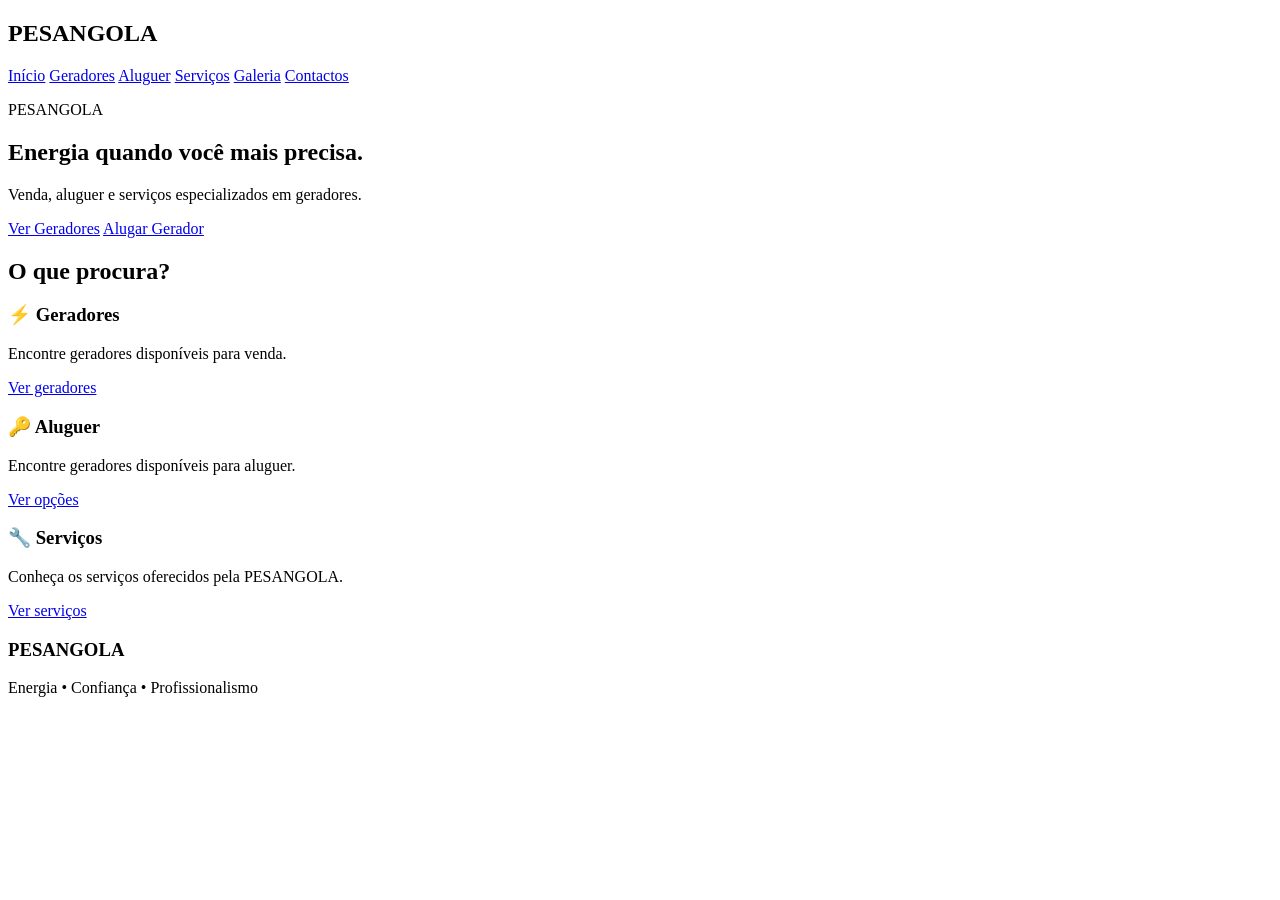
==== index.html @ df18b99b "Create index.html" ====
<!DOCTYPE html>
<html lang="pt">
<head>
  <meta charset="UTF-8">
  <meta name="viewport" content="width=device-width, initial-scale=1.0">
  <title>PESANGOLA | Energia e Soluções</title>
</head>

<body>

  <header>
    <h2>PESANGOLA</h2>

    <nav>
      <a href="index.html">Início</a>
      <a href="geradores.html">Geradores</a>
      <a href="aluguer.html">Aluguer</a>
      <a href="servicos.html">Serviços</a>
      <a href="galeria.html">Galeria</a>
      <a href="contactos.html">Contactos</a>
    </nav>
  </header>

  <main>

    <section>
      <p>PESANGOLA</p>

      <h1>Energia quando você mais precisa.</h1>

      <p>
        Venda, aluguer e serviços especializados em geradores.
      </p>

      <a href="geradores.html">Ver Geradores</a>
      <a href="aluguer.html">Alugar Gerador</a>
    </section>

    <section>
      <h2>O que procura?</h2>

      <h3>⚡ Geradores</h3>
      <p>Encontre geradores disponíveis para venda.</p>
      <a href="geradores.html">Ver geradores</a>

      <h3>🔑 Aluguer</h3>
      <p>Encontre geradores disponíveis para aluguer.</p>
      <a href="aluguer.html">Ver opções</a>

      <h3>🔧 Serviços</h3>
      <p>Conheça os serviços oferecidos pela PESANGOLA.</p>
      <a href="servicos.html">Ver serviços</a>
    </section>

  </main>

  <footer>
    <h3>PESANGOLA</h3>
    <p>Energia • Confiança • Profissionalismo</p>
  </footer>

</body>
</html>
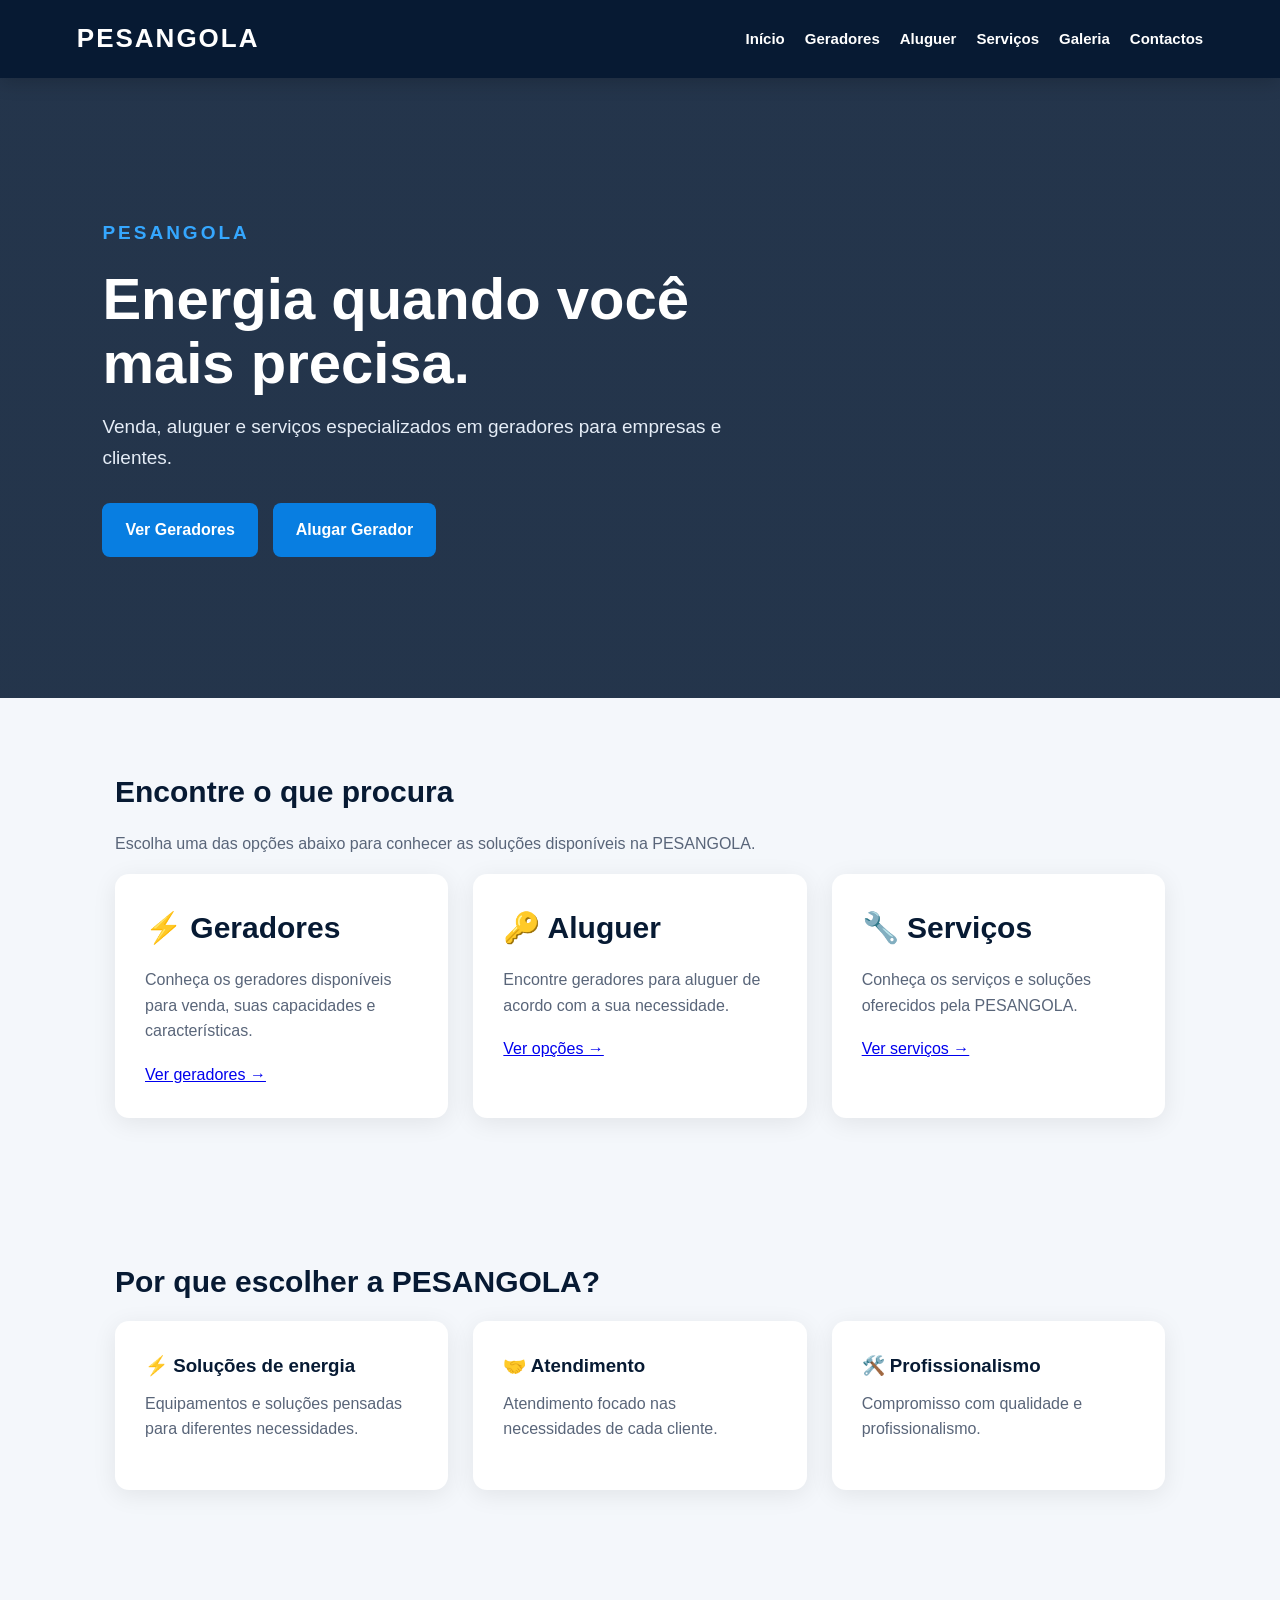
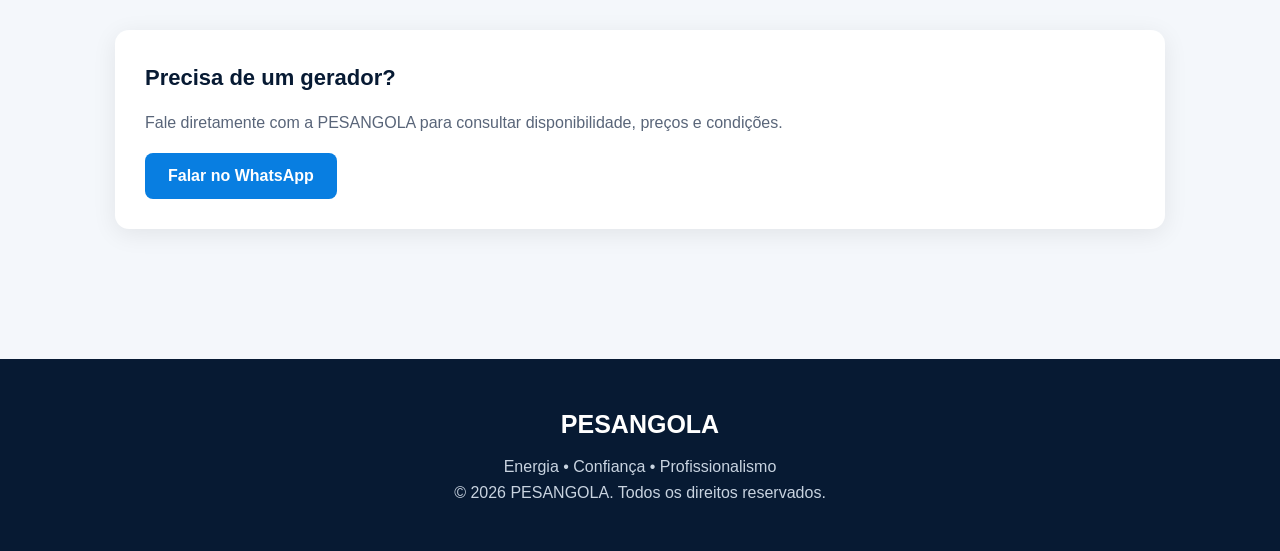
==== commit 81326465: "Update index.html" ====
--- a/index.html
+++ b/index.html
@@ -3,12 +3,18 @@
 <head>
   <meta charset="UTF-8">
   <meta name="viewport" content="width=device-width, initial-scale=1.0">
-  <title>PESANGOLA | Energia e Soluções</title>
+
+  <title>PESANGOLA | Geradores e Energia</title>
+
+  <link rel="stylesheet" href="style.css">
 </head>
 
 <body>
 
+  <!-- MENU -->
+
   <header>
+
     <h2>PESANGOLA</h2>
 
     <nav>
@@ -19,44 +25,200 @@
       <a href="galeria.html">Galeria</a>
       <a href="contactos.html">Contactos</a>
     </nav>
+
   </header>
 
+
+  <!-- ÁREA PRINCIPAL -->
+
   <main>
 
+    <!-- HERO -->
+
+    <section class="hero">
+
+      <div>
+
+        <p class="destaque">PESANGOLA</p>
+
+        <h1>
+          Energia quando você mais precisa.
+        </h1>
+
+        <p>
+          Venda, aluguer e serviços especializados
+          em geradores para empresas e clientes.
+        </p>
+
+        <div class="botoes">
+
+          <a href="geradores.html">
+            Ver Geradores
+          </a>
+
+          <a href="aluguer.html">
+            Alugar Gerador
+          </a>
+
+        </div>
+
+      </div>
+
+    </section>
+
+
+    <!-- CATEGORIAS -->
+
     <section>
-      <p>PESANGOLA</p>
-
-      <h1>Energia quando você mais precisa.</h1>
+
+      <h2>Encontre o que procura</h2>
 
       <p>
-        Venda, aluguer e serviços especializados em geradores.
+        Escolha uma das opções abaixo para conhecer
+        as soluções disponíveis na PESANGOLA.
       </p>
 
-      <a href="geradores.html">Ver Geradores</a>
-      <a href="aluguer.html">Alugar Gerador</a>
-    </section>
+      <div class="categorias">
+
+
+        <!-- GERADORES -->
+
+        <div class="categoria">
+
+          <h2>⚡ Geradores</h2>
+
+          <p>
+            Conheça os geradores disponíveis para venda,
+            suas capacidades e características.
+          </p>
+
+          <a href="geradores.html">
+            Ver geradores →
+          </a>
+
+        </div>
+
+
+        <!-- ALUGUER -->
+
+        <div class="categoria">
+
+          <h2>🔑 Aluguer</h2>
+
+          <p>
+            Encontre geradores para aluguer
+            de acordo com a sua necessidade.
+          </p>
+
+          <a href="aluguer.html">
+            Ver opções →
+          </a>
+
+        </div>
+
+
+        <!-- SERVIÇOS -->
+
+        <div class="categoria">
+
+          <h2>🔧 Serviços</h2>
+
+          <p>
+            Conheça os serviços e soluções
+            oferecidos pela PESANGOLA.
+          </p>
+
+          <a href="servicos.html">
+            Ver serviços →
+          </a>
+
+        </div>
+
+      </div>
+
+    </section>
+
+
+    <!-- PORQUE PESANGOLA -->
 
     <section>
-      <h2>O que procura?</h2>
-
-      <h3>⚡ Geradores</h3>
-      <p>Encontre geradores disponíveis para venda.</p>
-      <a href="geradores.html">Ver geradores</a>
-
-      <h3>🔑 Aluguer</h3>
-      <p>Encontre geradores disponíveis para aluguer.</p>
-      <a href="aluguer.html">Ver opções</a>
-
-      <h3>🔧 Serviços</h3>
-      <p>Conheça os serviços oferecidos pela PESANGOLA.</p>
-      <a href="servicos.html">Ver serviços</a>
+
+      <h2>Por que escolher a PESANGOLA?</h2>
+
+      <div class="categorias">
+
+        <div class="categoria">
+          <h3>⚡ Soluções de energia</h3>
+          <p>
+            Equipamentos e soluções pensadas
+            para diferentes necessidades.
+          </p>
+        </div>
+
+        <div class="categoria">
+          <h3>🤝 Atendimento</h3>
+          <p>
+            Atendimento focado nas necessidades
+            de cada cliente.
+          </p>
+        </div>
+
+        <div class="categoria">
+          <h3>🛠️ Profissionalismo</h3>
+          <p>
+            Compromisso com qualidade e
+            profissionalismo.
+          </p>
+        </div>
+
+      </div>
+
+    </section>
+
+
+    <!-- CONTACTO RÁPIDO -->
+
+    <section>
+
+      <div class="contacto">
+
+        <h2>Precisa de um gerador?</h2>
+
+        <p>
+          Fale diretamente com a PESANGOLA
+          para consultar disponibilidade,
+          preços e condições.
+        </p>
+
+        <a
+          href="https://wa.me/244935516051?text=Olá%20PESANGOLA!%20Gostaria%20de%20mais%20informações%20sobre%20os%20geradores."
+        >
+          <button>
+            Falar no WhatsApp
+          </button>
+        </a>
+
+      </div>
+
     </section>
 
   </main>
 
+
+  <!-- RODAPÉ -->
+
   <footer>
+
     <h3>PESANGOLA</h3>
-    <p>Energia • Confiança • Profissionalismo</p>
+
+    <p>
+      Energia • Confiança • Profissionalismo
+    </p>
+
+    <p>
+      © 2026 PESANGOLA. Todos os direitos reservados.
+    </p>
+
   </footer>
 
 </body>
--- a/style.css
+++ b/style.css
@@ -0,0 +1,334 @@
+* {
+  box-sizing: border-box;
+  margin: 0;
+  padding: 0;
+}
+
+html {
+  scroll-behavior: smooth;
+}
+
+body {
+  font-family: Arial, Helvetica, sans-serif;
+  background: #f4f7fb;
+  color: #172033;
+  line-height: 1.6;
+}
+
+/* =========================
+   CABEÇALHO
+========================= */
+
+header {
+  background: #071a33;
+  color: white;
+  padding: 18px 6%;
+  display: flex;
+  align-items: center;
+  justify-content: space-between;
+  gap: 25px;
+  position: sticky;
+  top: 0;
+  z-index: 1000;
+  box-shadow: 0 4px 18px rgba(0, 0, 0, 0.18);
+}
+
+header h2 {
+  color: white;
+  font-size: 26px;
+  letter-spacing: 2px;
+}
+
+nav {
+  display: flex;
+  gap: 20px;
+  flex-wrap: wrap;
+  justify-content: center;
+}
+
+nav a {
+  color: white;
+  text-decoration: none;
+  font-size: 15px;
+  font-weight: bold;
+  transition: 0.3s;
+}
+
+nav a:hover {
+  color: #35a7ff;
+}
+
+/* =========================
+   CONTEÚDO
+========================= */
+
+main {
+  min-height: 70vh;
+}
+
+section {
+  max-width: 1100px;
+  margin: auto;
+  padding: 70px 25px;
+}
+
+section h1 {
+  color: #071a33;
+  font-size: 45px;
+  line-height: 1.15;
+  margin-bottom: 18px;
+}
+
+section h2 {
+  color: #071a33;
+  font-size: 30px;
+  margin-bottom: 15px;
+}
+
+section h3 {
+  color: #071a33;
+  margin-bottom: 10px;
+}
+
+section p {
+  color: #596579;
+  margin-bottom: 18px;
+}
+
+/* =========================
+   PÁGINA INICIAL
+========================= */
+
+.hero {
+  max-width: none;
+  min-height: 620px;
+  padding: 100px 8%;
+  display: flex;
+  align-items: center;
+
+  background:
+    linear-gradient(
+      rgba(7, 26, 51, 0.88),
+      rgba(7, 26, 51, 0.88)
+    ),
+    url("https://images.unsplash.com/photo-1473341304170-971dccb5ac1e?auto=format&fit=crop&w=1600&q=80")
+    center / cover;
+
+  color: white;
+}
+
+.hero h1 {
+  max-width: 720px;
+  color: white;
+  font-size: 58px;
+  line-height: 1.1;
+}
+
+.hero p {
+  max-width: 650px;
+  color: #e5edf7;
+  font-size: 19px;
+}
+
+.destaque {
+  color: #35a7ff !important;
+  font-weight: bold;
+  letter-spacing: 3px;
+  text-transform: uppercase;
+}
+
+/* =========================
+   BOTÕES
+========================= */
+
+.botoes {
+  display: flex;
+  gap: 15px;
+  flex-wrap: wrap;
+  margin-top: 30px;
+}
+
+.botoes a,
+button {
+  display: inline-block;
+  background: #087ee1;
+  color: white;
+  text-decoration: none;
+  border: none;
+  border-radius: 8px;
+  padding: 14px 23px;
+  font-size: 16px;
+  font-weight: bold;
+  cursor: pointer;
+  transition: 0.3s;
+}
+
+.botoes a:hover,
+button:hover {
+  background: #0564b4;
+  transform: translateY(-2px);
+}
+
+/* =========================
+   CARTÕES
+========================= */
+
+.categorias {
+  display: grid;
+  grid-template-columns: repeat(3, 1fr);
+  gap: 25px;
+}
+
+.categoria,
+.servico,
+.gerador,
+.contacto {
+  background: white;
+  padding: 30px;
+  border-radius: 14px;
+  box-shadow: 0 5px 25px rgba(0, 0, 0, 0.08);
+  transition: 0.3s;
+}
+
+.categoria:hover,
+.servico:hover,
+.gerador:hover,
+.contacto:hover {
+  transform: translateY(-5px);
+}
+
+/* =========================
+   GERADORES
+========================= */
+
+.gerador {
+  margin-bottom: 25px;
+}
+
+.gerador h2 {
+  margin-bottom: 10px;
+}
+
+.preco {
+  color: #087ee1;
+  font-size: 22px;
+  font-weight: bold;
+}
+
+/* =========================
+   GALERIA
+========================= */
+
+.galeria {
+  display: grid;
+  grid-template-columns: repeat(3, 1fr);
+  gap: 20px;
+}
+
+.galeria img {
+  width: 100%;
+  height: 250px;
+  object-fit: cover;
+  border-radius: 14px;
+  display: block;
+  transition: 0.3s;
+}
+
+.galeria img:hover {
+  transform: scale(1.03);
+}
+
+/* =========================
+   CONTACTOS
+========================= */
+
+.contacto {
+  margin-bottom: 20px;
+}
+
+.contacto h2 {
+  font-size: 22px;
+}
+
+/* =========================
+   RODAPÉ
+========================= */
+
+footer {
+  background: #071a33;
+  color: white;
+  text-align: center;
+  padding: 45px 20px;
+  margin-top: 40px;
+}
+
+footer h3 {
+  color: white;
+  font-size: 25px;
+  margin-bottom: 10px;
+}
+
+footer p {
+  color: #c8d3e0;
+}
+
+/* =========================
+   TELEMÓVEL
+========================= */
+
+@media (max-width: 800px) {
+
+  header {
+    flex-direction: column;
+    padding: 18px 15px;
+  }
+
+  nav {
+    gap: 10px;
+  }
+
+  nav a {
+    font-size: 13px;
+  }
+
+  .hero {
+    min-height: 560px;
+    padding: 70px 25px;
+  }
+
+  .hero h1 {
+    font-size: 40px;
+  }
+
+  section {
+    padding: 55px 20px;
+  }
+
+  section h1 {
+    font-size: 36px;
+  }
+
+  section h2 {
+    font-size: 27px;
+  }
+
+  .categorias {
+    grid-template-columns: 1fr;
+  }
+
+  .galeria {
+    grid-template-columns: 1fr;
+  }
+
+  .galeria img {
+    height: 230px;
+  }
+
+  .botoes {
+    flex-direction: column;
+  }
+
+  .botoes a {
+    text-align: center;
+  }
+}
